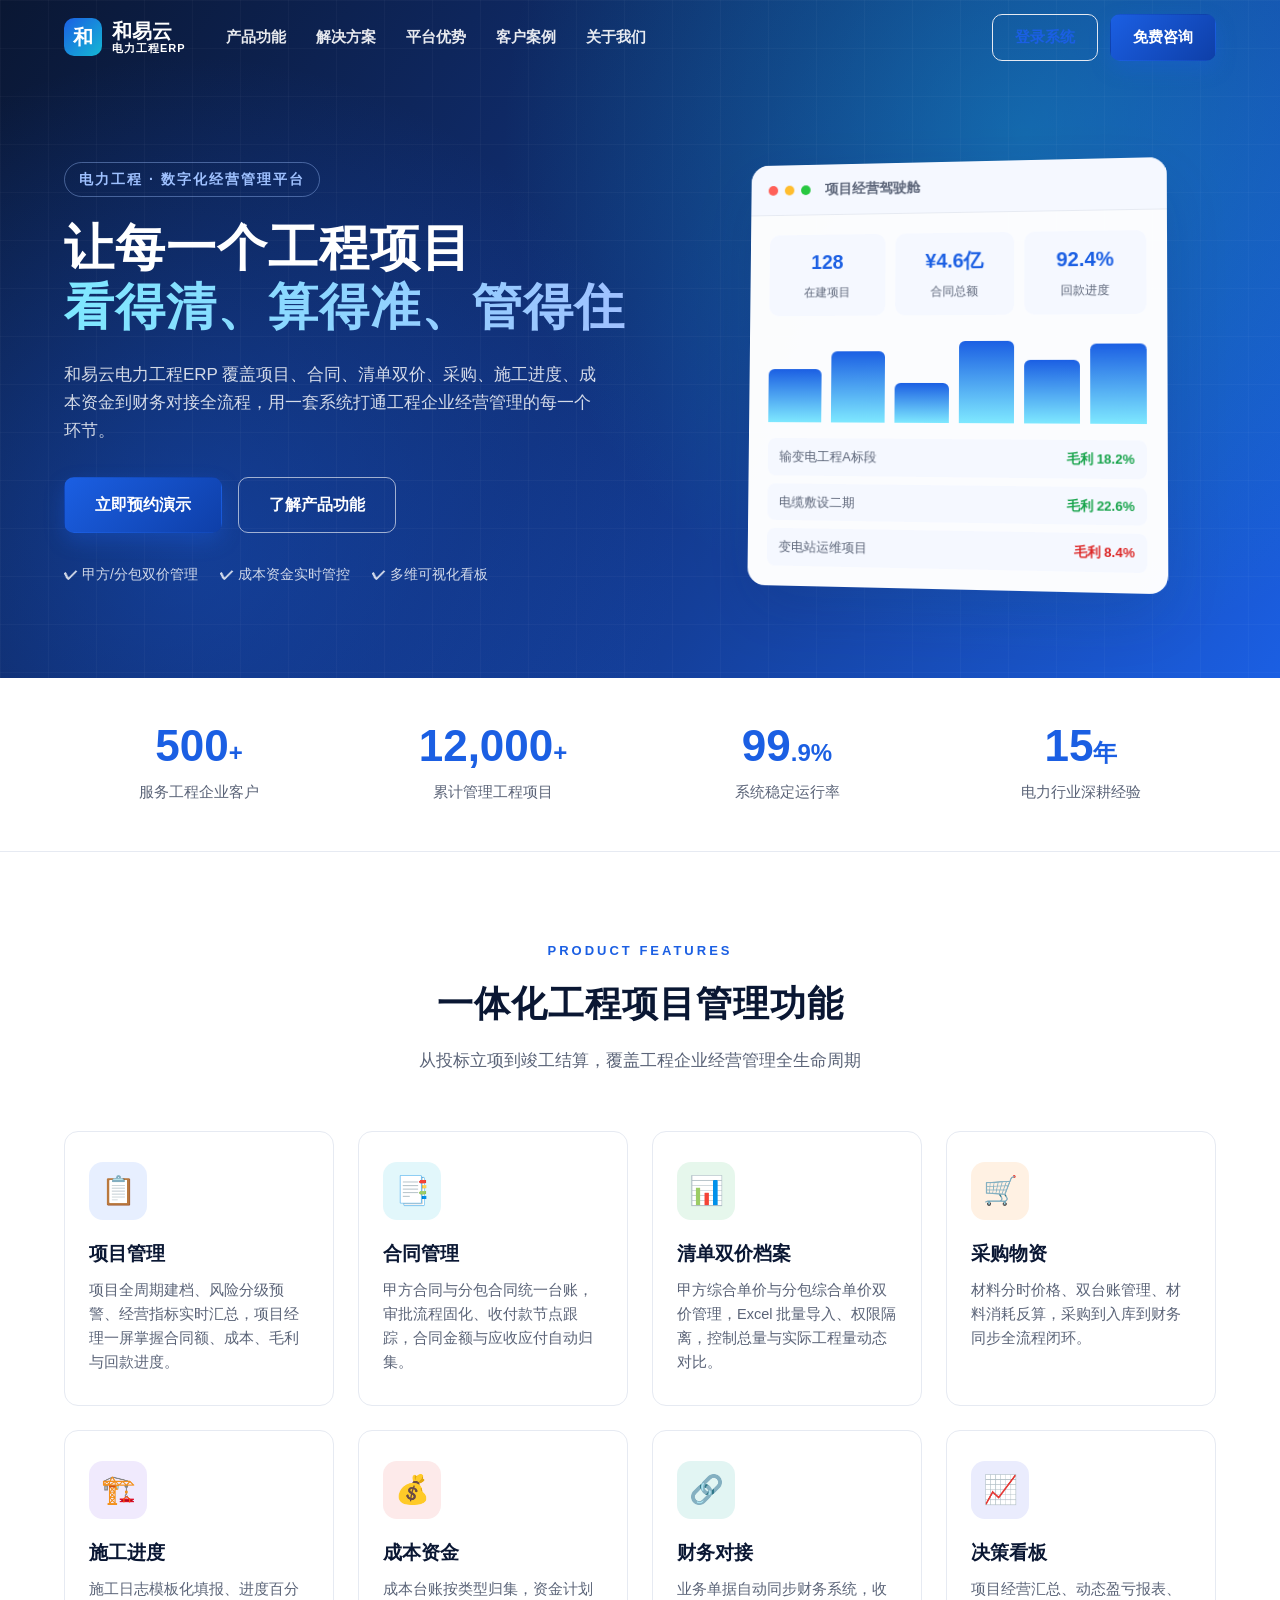
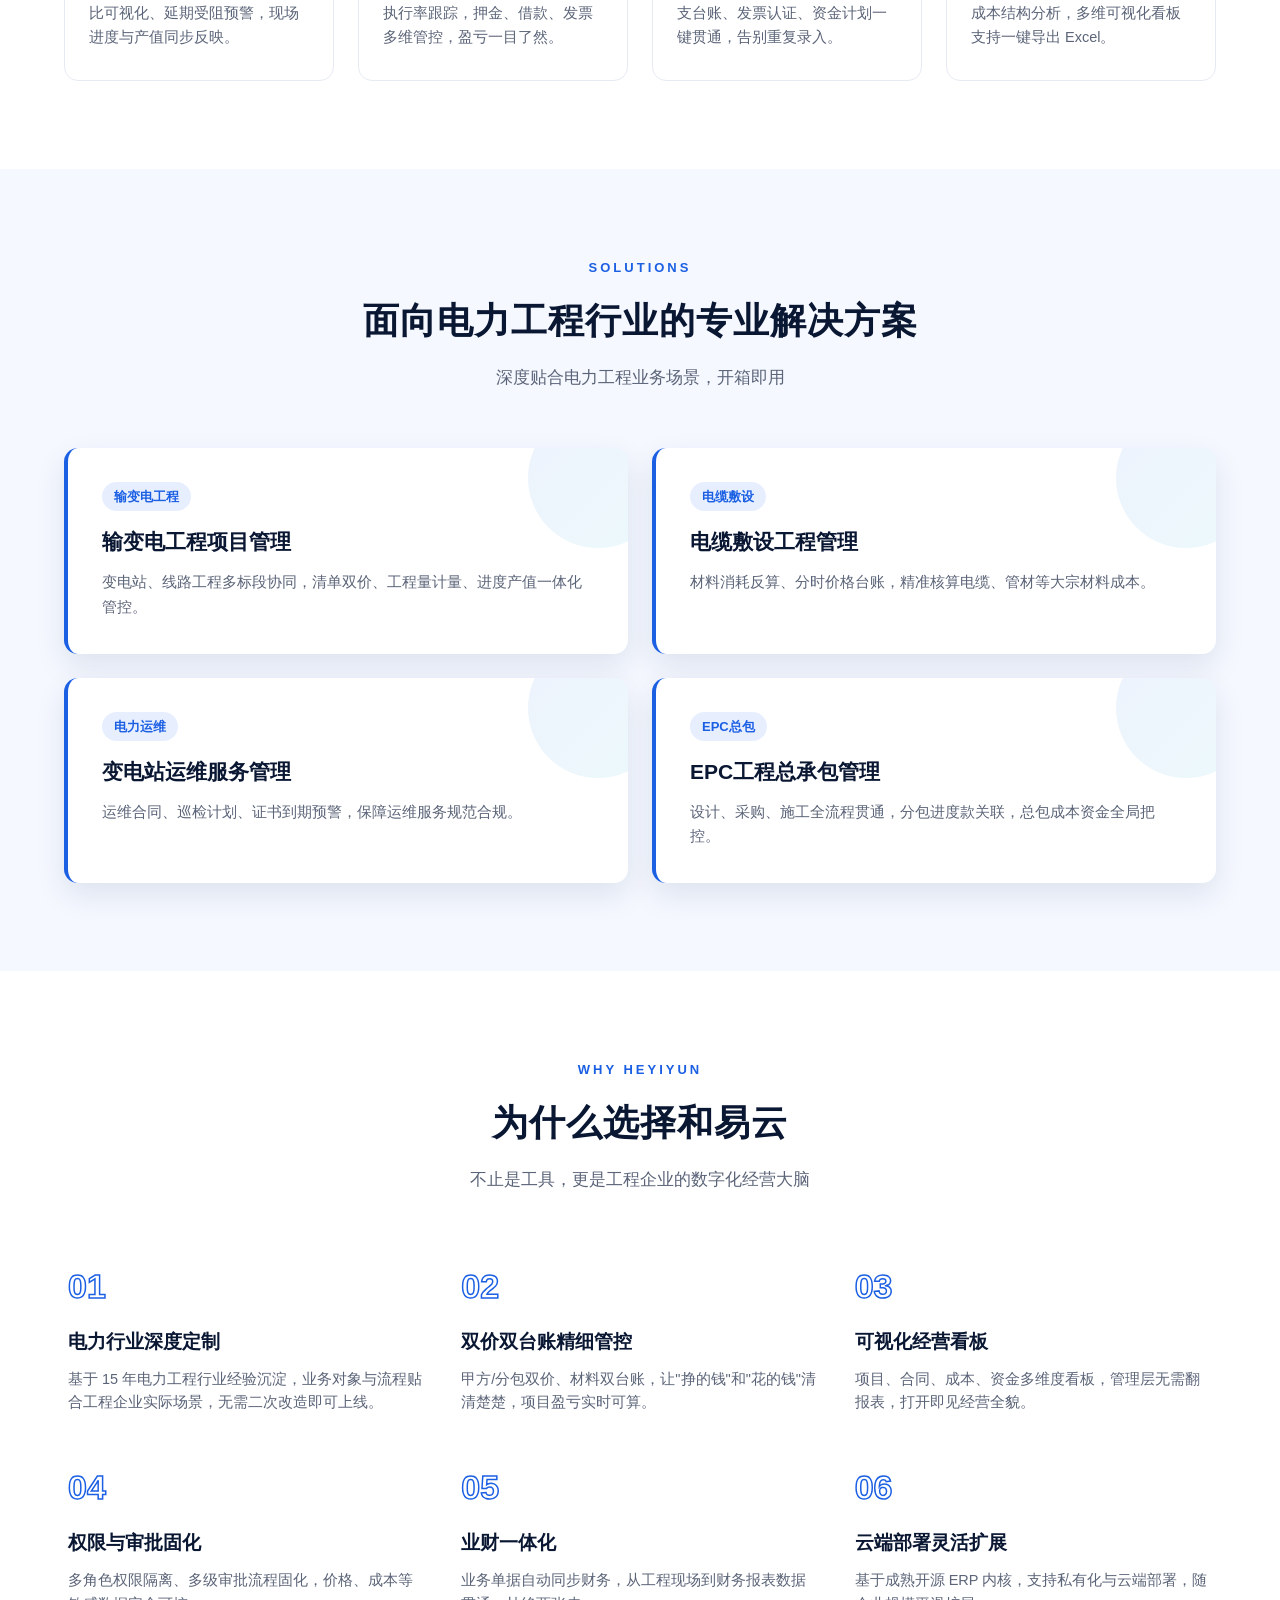
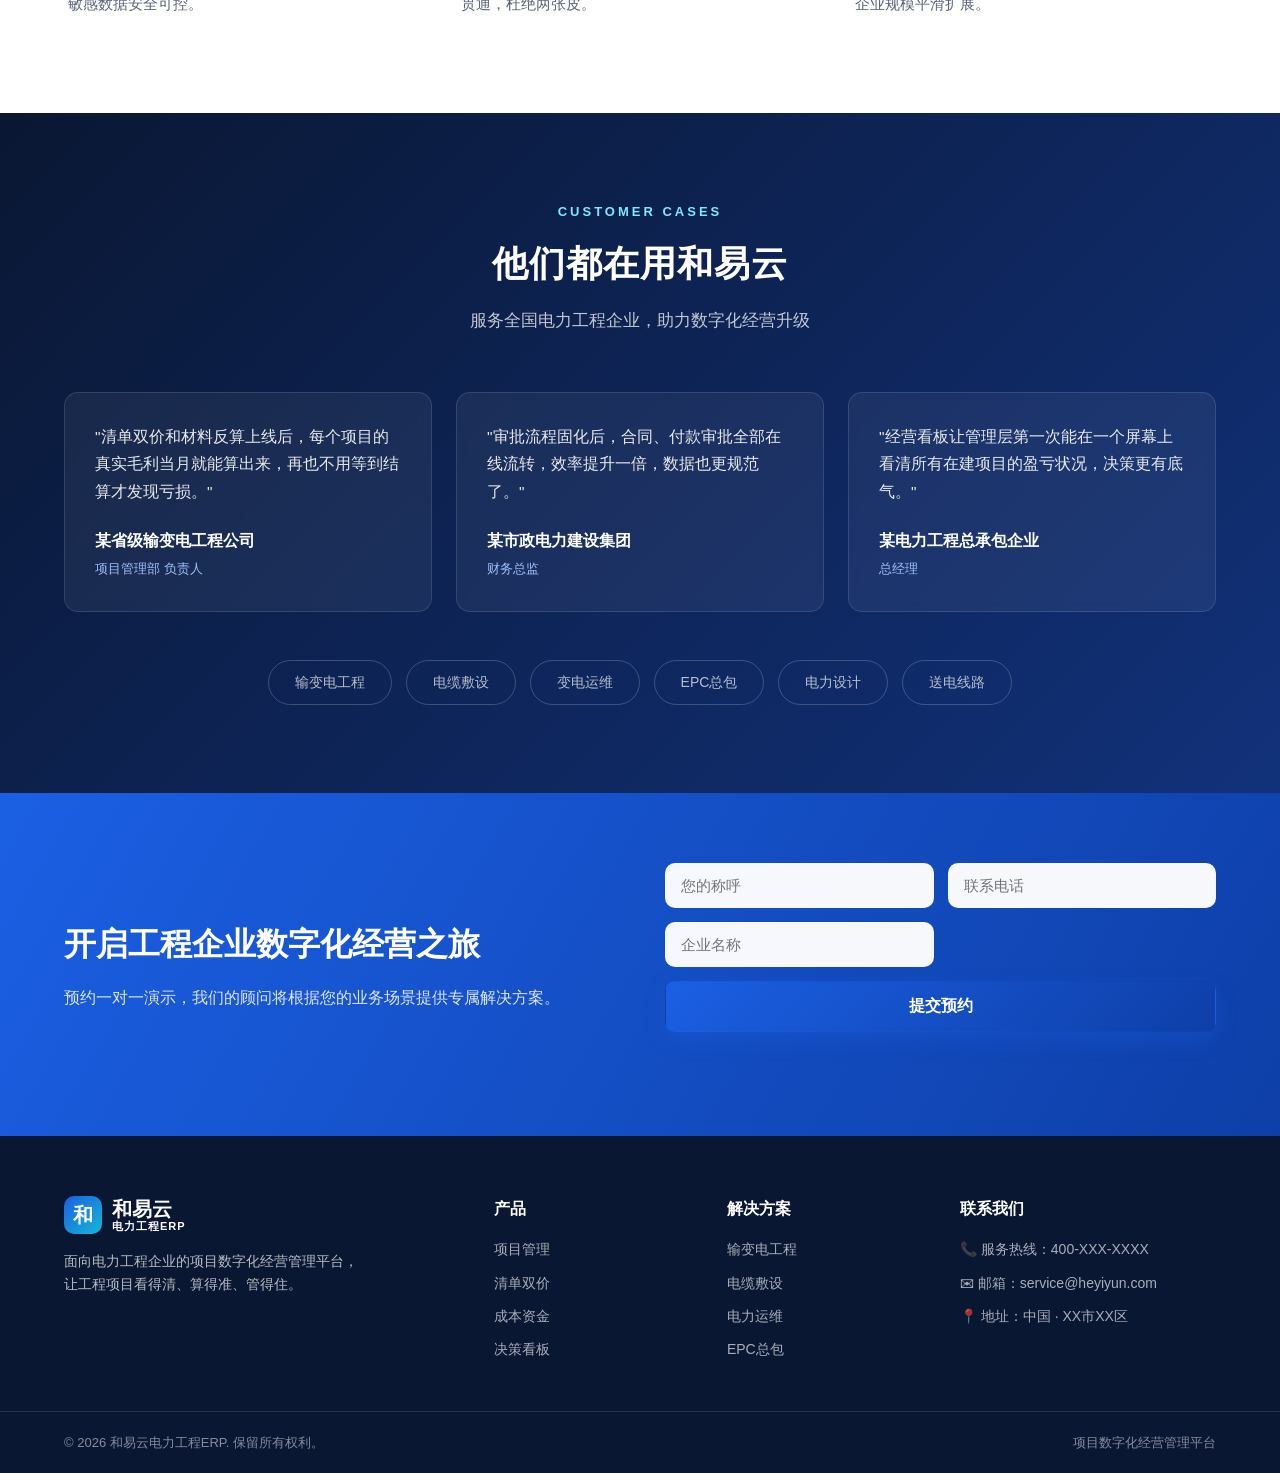
==== index.html @ 927b3683 "deploy: 和易云电力工程官网静态站" ====
<!DOCTYPE html>
<html lang="zh-CN">
<head>
    <meta charset="UTF-8">
    <meta name="viewport" content="width=device-width, initial-scale=1.0">
    <title>和易云 · 电力工程项目管理软件 | 工程项目数字化经营管理平台</title>
    <meta name="description" content="和易云电力工程ERP —— 面向电力工程、输变电、电缆敷设、运维企业的项目数字化经营管理平台，覆盖项目、合同、清单双价、采购、施工进度、成本资金与财务一体化管理。">
    <link rel="stylesheet" href="css/style.css">
</head>
<body>

    <!-- ===== 顶部导航 ===== -->
    <header class="site-header" id="siteHeader">
        <div class="container nav-wrap">
            <a href="#top" class="brand">
                <span class="brand-logo">和</span>
                <span class="brand-text">和易云 <small>电力工程ERP</small></span>
            </a>
            <nav class="main-nav" id="mainNav">
                <a href="#products">产品功能</a>
                <a href="#solutions">解决方案</a>
                <a href="#advantage">平台优势</a>
                <a href="#cases">客户案例</a>
                <a href="#about">关于我们</a>
            </nav>
            <div class="nav-actions">
                <a href="http://localhost:8069" class="btn btn-ghost" target="_blank" rel="noopener">登录系统</a>
                <a href="#contact" class="btn btn-primary">免费咨询</a>
            </div>
            <button class="nav-toggle" id="navToggle" aria-label="菜单">☰</button>
        </div>
    </header>

    <!-- ===== 首屏 Banner ===== -->
    <section class="hero" id="top">
        <div class="hero-bg"></div>
        <div class="container hero-inner">
            <div class="hero-text">
                <p class="hero-eyebrow">电力工程 · 数字化经营管理平台</p>
                <h1 class="hero-title">让每一个工程项目<br><span>看得清、算得准、管得住</span></h1>
                <p class="hero-desc">和易云电力工程ERP 覆盖项目、合同、清单双价、采购、施工进度、成本资金到财务对接全流程，用一套系统打通工程企业经营管理的每一个环节。</p>
                <div class="hero-btns">
                    <a href="#contact" class="btn btn-primary btn-lg">立即预约演示</a>
                    <a href="#products" class="btn btn-outline btn-lg">了解产品功能</a>
                </div>
                <div class="hero-tags">
                    <span>✔ 甲方/分包双价管理</span>
                    <span>✔ 成本资金实时管控</span>
                    <span>✔ 多维可视化看板</span>
                </div>
            </div>
            <div class="hero-visual">
                <div class="hero-card">
                    <div class="hc-head">
                        <span class="hc-dot"></span><span class="hc-dot"></span><span class="hc-dot"></span>
                        <span class="hc-title">项目经营驾驶舱</span>
                    </div>
                    <div class="hc-body">
                        <div class="hc-stat">
                            <div><b>128</b><i>在建项目</i></div>
                            <div><b>¥4.6亿</b><i>合同总额</i></div>
                            <div><b>92.4%</b><i>回款进度</i></div>
                        </div>
                        <div class="hc-bars">
                            <div class="hc-bar"><span style="height:60%"></span><span style="height:80%"></span><span style="height:45%"></span><span style="height:92%"></span><span style="height:70%"></span><span style="height:88%"></span></div>
                        </div>
                        <div class="hc-rows">
                            <div class="hc-row"><i>输变电工程A标段</i><b class="up">毛利 18.2%</b></div>
                            <div class="hc-row"><i>电缆敷设二期</i><b class="up">毛利 22.6%</b></div>
                            <div class="hc-row"><i>变电站运维项目</i><b class="down">毛利 8.4%</b></div>
                        </div>
                    </div>
                </div>
            </div>
        </div>
    </section>

    <!-- ===== 数据成就 ===== -->
    <section class="stats">
        <div class="container stats-grid">
            <div class="stat-item"><b data-count="500">0</b><span>+</span><p>服务工程企业客户</p></div>
            <div class="stat-item"><b data-count="12000">0</b><span>+</span><p>累计管理工程项目</p></div>
            <div class="stat-item"><b data-count="99">0</b><span>.9%</span><p>系统稳定运行率</p></div>
            <div class="stat-item"><b data-count="15">0</b><span>年</span><p>电力行业深耕经验</p></div>
        </div>
    </section>

    <!-- ===== 产品功能 ===== -->
    <section class="section" id="products">
        <div class="container">
            <div class="section-head">
                <p class="eyebrow">PRODUCT FEATURES</p>
                <h2>一体化工程项目管理功能</h2>
                <p class="lead">从投标立项到竣工结算，覆盖工程企业经营管理全生命周期</p>
            </div>
            <div class="feature-grid">
                <div class="feature-card">
                    <div class="fc-icon ic-blue">📋</div>
                    <h3>项目管理</h3>
                    <p>项目全周期建档、风险分级预警、经营指标实时汇总，项目经理一屏掌握合同额、成本、毛利与回款进度。</p>
                </div>
                <div class="feature-card">
                    <div class="fc-icon ic-cyan">📑</div>
                    <h3>合同管理</h3>
                    <p>甲方合同与分包合同统一台账，审批流程固化、收付款节点跟踪，合同金额与应收应付自动归集。</p>
                </div>
                <div class="feature-card">
                    <div class="fc-icon ic-green">📊</div>
                    <h3>清单双价档案</h3>
                    <p>甲方综合单价与分包综合单价双价管理，Excel 批量导入、权限隔离，控制总量与实际工程量动态对比。</p>
                </div>
                <div class="feature-card">
                    <div class="fc-icon ic-orange">🛒</div>
                    <h3>采购物资</h3>
                    <p>材料分时价格、双台账管理、材料消耗反算，采购到入库到财务同步全流程闭环。</p>
                </div>
                <div class="feature-card">
                    <div class="fc-icon ic-purple">🏗️</div>
                    <h3>施工进度</h3>
                    <p>施工日志模板化填报、进度百分比可视化、延期受阻预警，现场进度与产值同步反映。</p>
                </div>
                <div class="feature-card">
                    <div class="fc-icon ic-red">💰</div>
                    <h3>成本资金</h3>
                    <p>成本台账按类型归集，资金计划执行率跟踪，押金、借款、发票多维管控，盈亏一目了然。</p>
                </div>
                <div class="feature-card">
                    <div class="fc-icon ic-teal">🔗</div>
                    <h3>财务对接</h3>
                    <p>业务单据自动同步财务系统，收支台账、发票认证、资金计划一键贯通，告别重复录入。</p>
                </div>
                <div class="feature-card">
                    <div class="fc-icon ic-indigo">📈</div>
                    <h3>决策看板</h3>
                    <p>项目经营汇总、动态盈亏报表、成本结构分析，多维可视化看板支持一键导出 Excel。</p>
                </div>
            </div>
        </div>
    </section>

    <!-- ===== 解决方案 ===== -->
    <section class="section section-alt" id="solutions">
        <div class="container">
            <div class="section-head">
                <p class="eyebrow">SOLUTIONS</p>
                <h2>面向电力工程行业的专业解决方案</h2>
                <p class="lead">深度贴合电力工程业务场景，开箱即用</p>
            </div>
            <div class="solution-grid">
                <div class="solution-card">
                    <div class="sc-tag">输变电工程</div>
                    <h3>输变电工程项目管理</h3>
                    <p>变电站、线路工程多标段协同，清单双价、工程量计量、进度产值一体化管控。</p>
                </div>
                <div class="solution-card">
                    <div class="sc-tag">电缆敷设</div>
                    <h3>电缆敷设工程管理</h3>
                    <p>材料消耗反算、分时价格台账，精准核算电缆、管材等大宗材料成本。</p>
                </div>
                <div class="solution-card">
                    <div class="sc-tag">电力运维</div>
                    <h3>变电站运维服务管理</h3>
                    <p>运维合同、巡检计划、证书到期预警，保障运维服务规范合规。</p>
                </div>
                <div class="solution-card">
                    <div class="sc-tag">EPC总包</div>
                    <h3>EPC工程总承包管理</h3>
                    <p>设计、采购、施工全流程贯通，分包进度款关联，总包成本资金全局把控。</p>
                </div>
            </div>
        </div>
    </section>

    <!-- ===== 平台优势 ===== -->
    <section class="section" id="advantage">
        <div class="container">
            <div class="section-head">
                <p class="eyebrow">WHY HEYIYUN</p>
                <h2>为什么选择和易云</h2>
                <p class="lead">不止是工具，更是工程企业的数字化经营大脑</p>
            </div>
            <div class="advantage-grid">
                <div class="adv-item">
                    <div class="adv-num">01</div>
                    <h3>电力行业深度定制</h3>
                    <p>基于 15 年电力工程行业经验沉淀，业务对象与流程贴合工程企业实际场景，无需二次改造即可上线。</p>
                </div>
                <div class="adv-item">
                    <div class="adv-num">02</div>
                    <h3>双价双台账精细管控</h3>
                    <p>甲方/分包双价、材料双台账，让"挣的钱"和"花的钱"清清楚楚，项目盈亏实时可算。</p>
                </div>
                <div class="adv-item">
                    <div class="adv-num">03</div>
                    <h3>可视化经营看板</h3>
                    <p>项目、合同、成本、资金多维度看板，管理层无需翻报表，打开即见经营全貌。</p>
                </div>
                <div class="adv-item">
                    <div class="adv-num">04</div>
                    <h3>权限与审批固化</h3>
                    <p>多角色权限隔离、多级审批流程固化，价格、成本等敏感数据安全可控。</p>
                </div>
                <div class="adv-item">
                    <div class="adv-num">05</div>
                    <h3>业财一体化</h3>
                    <p>业务单据自动同步财务，从工程现场到财务报表数据贯通，杜绝两张皮。</p>
                </div>
                <div class="adv-item">
                    <div class="adv-num">06</div>
                    <h3>云端部署灵活扩展</h3>
                    <p>基于成熟开源 ERP 内核，支持私有化与云端部署，随企业规模平滑扩展。</p>
                </div>
            </div>
        </div>
    </section>

    <!-- ===== 客户案例 ===== -->
    <section class="section section-dark" id="cases">
        <div class="container">
            <div class="section-head light">
                <p class="eyebrow">CUSTOMER CASES</p>
                <h2>他们都在用和易云</h2>
                <p class="lead">服务全国电力工程企业，助力数字化经营升级</p>
            </div>
            <div class="case-grid">
                <div class="case-card">
                    <p class="case-quote">"清单双价和材料反算上线后，每个项目的真实毛利当月就能算出来，再也不用等到结算才发现亏损。"</p>
                    <div class="case-author"><b>某省级输变电工程公司</b><span>项目管理部 负责人</span></div>
                </div>
                <div class="case-card">
                    <p class="case-quote">"审批流程固化后，合同、付款审批全部在线流转，效率提升一倍，数据也更规范了。"</p>
                    <div class="case-author"><b>某市政电力建设集团</b><span>财务总监</span></div>
                </div>
                <div class="case-card">
                    <p class="case-quote">"经营看板让管理层第一次能在一个屏幕上看清所有在建项目的盈亏状况，决策更有底气。"</p>
                    <div class="case-author"><b>某电力工程总承包企业</b><span>总经理</span></div>
                </div>
            </div>
            <div class="logo-wall">
                <span>输变电工程</span><span>电缆敷设</span><span>变电运维</span><span>EPC总包</span><span>电力设计</span><span>送电线路</span>
            </div>
        </div>
    </section>

    <!-- ===== 行动召唤 / 联系 ===== -->
    <section class="cta" id="contact">
        <div class="container cta-inner">
            <div class="cta-text">
                <h2>开启工程企业数字化经营之旅</h2>
                <p>预约一对一演示，我们的顾问将根据您的业务场景提供专属解决方案。</p>
            </div>
            <form class="cta-form" onsubmit="return handleContact(event)">
                <input type="text" name="name" placeholder="您的称呼" required>
                <input type="tel" name="phone" placeholder="联系电话" required>
                <input type="text" name="company" placeholder="企业名称">
                <button type="submit" class="btn btn-primary btn-lg">提交预约</button>
                <p class="form-tip" id="formTip"></p>
            </form>
        </div>
    </section>

    <!-- ===== 页脚 ===== -->
    <footer class="site-footer" id="about">
        <div class="container footer-grid">
            <div class="footer-brand">
                <a href="#top" class="brand">
                    <span class="brand-logo">和</span>
                    <span class="brand-text">和易云 <small>电力工程ERP</small></span>
                </a>
                <p>面向电力工程企业的项目数字化经营管理平台，让工程项目看得清、算得准、管得住。</p>
            </div>
            <div class="footer-col">
                <h4>产品</h4>
                <a href="#products">项目管理</a>
                <a href="#products">清单双价</a>
                <a href="#products">成本资金</a>
                <a href="#products">决策看板</a>
            </div>
            <div class="footer-col">
                <h4>解决方案</h4>
                <a href="#solutions">输变电工程</a>
                <a href="#solutions">电缆敷设</a>
                <a href="#solutions">电力运维</a>
                <a href="#solutions">EPC总包</a>
            </div>
            <div class="footer-col">
                <h4>联系我们</h4>
                <p>📞 服务热线：400-XXX-XXXX</p>
                <p>✉ 邮箱：service@heyiyun.com</p>
                <p>📍 地址：中国 · XX市XX区</p>
            </div>
        </div>
        <div class="footer-bottom">
            <div class="container">
                <span>© 2026 和易云电力工程ERP. 保留所有权利。</span>
                <span>项目数字化经营管理平台</span>
            </div>
        </div>
    </footer>

    <script src="js/main.js"></script>
</body>
</html>
---- css/style.css ----
/* ===== 和易云电力工程ERP 官网样式 ===== */
:root{
    --blue:#1b5fe3;
    --blue-dark:#0e3fa8;
    --navy:#0a1733;
    --navy-2:#0f1f44;
    --cyan:#14b8d4;
    --ink:#1a2238;
    --gray:#5b6478;
    --line:#e6eaf2;
    --bg-soft:#f5f8ff;
    --radius:14px;
    --shadow:0 12px 30px rgba(16,40,90,.10);
    --shadow-lg:0 24px 60px rgba(16,40,90,.16);
}
*{margin:0;padding:0;box-sizing:border-box}
html{scroll-behavior:smooth}
body{
    font-family:-apple-system,BlinkMacSystemFont,"Segoe UI","PingFang SC","Microsoft YaHei","Hiragino Sans GB",sans-serif;
    color:var(--ink);line-height:1.65;background:#fff;-webkit-font-smoothing:antialiased;
}
a{text-decoration:none;color:inherit}
img{max-width:100%;display:block}
.container{width:100%;max-width:1200px;margin:0 auto;padding:0 24px}

/* ===== 按钮 ===== */
.btn{display:inline-flex;align-items:center;justify-content:center;gap:6px;
    padding:10px 22px;border-radius:10px;font-size:15px;font-weight:600;
    cursor:pointer;border:1.5px solid transparent;transition:.25s;white-space:nowrap}
.btn-lg{padding:14px 30px;font-size:16px}
.btn-primary{background:linear-gradient(135deg,var(--blue),var(--blue-dark));color:#fff;box-shadow:0 8px 20px rgba(27,95,227,.32)}
.btn-primary:hover{transform:translateY(-2px);box-shadow:0 12px 28px rgba(27,95,227,.45)}
.btn-outline{border-color:rgba(255,255,255,.6);color:#fff}
.btn-outline:hover{background:rgba(255,255,255,.12)}
.btn-ghost{color:var(--blue);border-color:var(--line)}
.btn-ghost:hover{background:var(--bg-soft)}

/* ===== 顶部导航 ===== */
.site-header{position:fixed;top:0;left:0;right:0;z-index:100;
    background:rgba(255,255,255,.0);transition:.3s;padding:14px 0}
.site-header.scrolled{background:rgba(255,255,255,.96);box-shadow:0 4px 20px rgba(10,23,51,.08);backdrop-filter:blur(8px)}
.nav-wrap{display:flex;align-items:center;gap:32px}
.brand{display:flex;align-items:center;gap:10px;font-weight:800}
.brand-logo{width:38px;height:38px;border-radius:10px;display:grid;place-items:center;
    background:linear-gradient(135deg,var(--blue),var(--cyan));color:#fff;font-size:20px;font-weight:800}
.brand-text{font-size:20px;line-height:1.1;color:var(--navy)}
.brand-text small{display:block;font-size:11px;font-weight:600;color:var(--gray);letter-spacing:1px}
.site-header:not(.scrolled) .brand-text,.site-header:not(.scrolled) .brand-text small{color:#fff}
.main-nav{display:flex;gap:30px;margin-left:8px}
.main-nav a{font-size:15px;font-weight:600;color:rgba(255,255,255,.9);position:relative;padding:4px 0}
.main-nav a::after{content:"";position:absolute;left:0;bottom:-2px;width:0;height:2px;background:var(--blue);transition:.25s}
.main-nav a:hover::after{width:100%}
.site-header.scrolled .main-nav a{color:var(--ink)}
.site-header.scrolled .main-nav a:hover{color:var(--blue)}
.nav-actions{margin-left:auto;display:flex;gap:12px}
.site-header.scrolled .btn-ghost{color:var(--blue)}
.nav-toggle{display:none;background:none;border:none;font-size:26px;color:#fff;cursor:pointer}
.site-header.scrolled .nav-toggle{color:var(--navy)}

/* ===== 首屏 Hero ===== */
.hero{position:relative;padding:160px 0 90px;overflow:hidden;color:#fff}
.hero-bg{position:absolute;inset:0;z-index:-1;
    background:linear-gradient(125deg,#0a1733 0%,#11317a 48%,#1b5fe3 100%)}
.hero-bg::before{content:"";position:absolute;inset:0;
    background:
      radial-gradient(circle at 80% 20%,rgba(20,184,212,.35),transparent 45%),
      radial-gradient(circle at 15% 80%,rgba(27,95,227,.4),transparent 40%);}
.hero-bg::after{content:"";position:absolute;inset:0;opacity:.5;
    background-image:linear-gradient(rgba(255,255,255,.06) 1px,transparent 1px),linear-gradient(90deg,rgba(255,255,255,.06) 1px,transparent 1px);
    background-size:48px 48px}
.hero-inner{display:grid;grid-template-columns:1.05fr .95fr;gap:50px;align-items:center}
.hero-eyebrow{display:inline-block;font-size:14px;font-weight:600;letter-spacing:2px;
    color:#9fc1ff;border:1px solid rgba(159,193,255,.4);padding:5px 14px;border-radius:30px;margin-bottom:22px}
.hero-title{font-size:50px;line-height:1.18;font-weight:800;letter-spacing:1px}
.hero-title span{background:linear-gradient(90deg,#7ee8ff,#9fc1ff);-webkit-background-clip:text;background-clip:text;color:transparent}
.hero-desc{margin:24px 0 32px;font-size:17px;color:rgba(255,255,255,.82);max-width:540px}
.hero-btns{display:flex;gap:16px;flex-wrap:wrap}
.hero-tags{display:flex;gap:22px;margin-top:30px;flex-wrap:wrap;font-size:14px;color:rgba(255,255,255,.8)}

/* Hero 卡片 */
.hero-visual{display:flex;justify-content:center}
.hero-card{width:100%;max-width:420px;background:rgba(255,255,255,.98);border-radius:18px;
    box-shadow:var(--shadow-lg);color:var(--ink);overflow:hidden;transform:perspective(1000px) rotateY(-6deg) rotateX(2deg)}
.hc-head{display:flex;align-items:center;gap:7px;padding:14px 18px;background:var(--bg-soft);border-bottom:1px solid var(--line)}
.hc-dot{width:10px;height:10px;border-radius:50%;background:#d7deea}
.hc-dot:nth-child(1){background:#ff6058}.hc-dot:nth-child(2){background:#ffbd2e}.hc-dot:nth-child(3){background:#28c840}
.hc-title{margin-left:8px;font-weight:700;font-size:14px;color:var(--gray)}
.hc-body{padding:20px}
.hc-stat{display:flex;justify-content:space-between;gap:10px;margin-bottom:18px}
.hc-stat>div{flex:1;background:var(--bg-soft);border-radius:10px;padding:12px;text-align:center}
.hc-stat b{display:block;font-size:20px;color:var(--blue);font-weight:800}
.hc-stat i{font-style:normal;font-size:12px;color:var(--gray)}
.hc-bars{height:90px;display:flex;align-items:flex-end;margin-bottom:16px}
.hc-bar{display:flex;align-items:flex-end;gap:10px;width:100%;height:100%}
.hc-bar span{flex:1;border-radius:6px 6px 0 0;background:linear-gradient(180deg,#1b5fe3,#7ee8ff)}
.hc-rows{display:flex;flex-direction:column;gap:8px}
.hc-row{display:flex;justify-content:space-between;align-items:center;font-size:13px;
    padding:8px 12px;background:var(--bg-soft);border-radius:8px}
.hc-row i{font-style:normal;color:var(--gray)}
.hc-row b{font-weight:700}
.hc-row .up{color:#16a34a}.hc-row .down{color:#dc2626}

/* ===== 数据成就 ===== */
.stats{background:#fff;padding:46px 0;border-bottom:1px solid var(--line)}
.stats-grid{display:grid;grid-template-columns:repeat(4,1fr);gap:24px;text-align:center}
.stat-item b{font-size:44px;font-weight:800;color:var(--blue);line-height:1}
.stat-item span{font-size:24px;font-weight:800;color:var(--blue)}
.stat-item p{margin-top:8px;color:var(--gray);font-size:15px}

/* ===== 通用区块 ===== */
.section{padding:88px 0}
.section-alt{background:var(--bg-soft)}
.section-head{text-align:center;max-width:680px;margin:0 auto 56px}
.eyebrow{font-size:13px;font-weight:700;letter-spacing:3px;color:var(--blue);margin-bottom:12px}
.section-head h2{font-size:36px;font-weight:800;color:var(--navy);letter-spacing:1px}
.section-head .lead{margin-top:14px;font-size:17px;color:var(--gray)}
.section-head.light h2{color:#fff}
.section-head.light .lead{color:rgba(255,255,255,.75)}
.section-head.light .eyebrow{color:#7ee8ff}

/* ===== 功能卡片 ===== */
.feature-grid{display:grid;grid-template-columns:repeat(4,1fr);gap:24px}
.feature-card{background:#fff;border:1px solid var(--line);border-radius:var(--radius);padding:30px 24px;transition:.3s}
.feature-card:hover{transform:translateY(-6px);box-shadow:var(--shadow);border-color:transparent}
.fc-icon{width:58px;height:58px;border-radius:14px;display:grid;place-items:center;font-size:28px;margin-bottom:18px}
.ic-blue{background:#e7efff}.ic-cyan{background:#e2f7fb}.ic-green{background:#e6f7ec}.ic-orange{background:#fff1e3}
.ic-purple{background:#f0eafd}.ic-red{background:#fdeaea}.ic-teal{background:#e2f5f3}.ic-indigo{background:#eaecfd}
.feature-card h3{font-size:19px;font-weight:700;color:var(--navy);margin-bottom:10px}
.feature-card p{font-size:14.5px;color:var(--gray)}

/* ===== 解决方案 ===== */
.solution-grid{display:grid;grid-template-columns:repeat(2,1fr);gap:24px}
.solution-card{background:#fff;border-radius:var(--radius);padding:34px;box-shadow:var(--shadow);
    position:relative;overflow:hidden;border-left:4px solid var(--blue)}
.solution-card::after{content:"";position:absolute;right:-40px;top:-40px;width:140px;height:140px;border-radius:50%;
    background:linear-gradient(135deg,rgba(27,95,227,.08),rgba(20,184,212,.08))}
.sc-tag{display:inline-block;font-size:13px;font-weight:600;color:var(--blue);background:#e7efff;padding:4px 12px;border-radius:20px;margin-bottom:14px}
.solution-card h3{font-size:21px;font-weight:700;color:var(--navy);margin-bottom:10px}
.solution-card p{color:var(--gray);font-size:15px}

/* ===== 平台优势 ===== */
.advantage-grid{display:grid;grid-template-columns:repeat(3,1fr);gap:28px}
.adv-item{padding:8px 4px}
.adv-num{font-size:34px;font-weight:800;color:transparent;-webkit-text-stroke:1.5px var(--blue);margin-bottom:12px}
.adv-item h3{font-size:19px;font-weight:700;color:var(--navy);margin-bottom:10px}
.adv-item p{color:var(--gray);font-size:14.5px}

/* ===== 客户案例（深色） ===== */
.section-dark{background:linear-gradient(135deg,#0a1733,#11317a)}
.case-grid{display:grid;grid-template-columns:repeat(3,1fr);gap:24px;margin-bottom:48px}
.case-card{background:rgba(255,255,255,.06);border:1px solid rgba(255,255,255,.12);border-radius:var(--radius);padding:30px;backdrop-filter:blur(4px)}
.case-quote{color:rgba(255,255,255,.9);font-size:15.5px;line-height:1.8;margin-bottom:22px}
.case-author b{display:block;color:#fff;font-size:16px}
.case-author span{color:#9fc1ff;font-size:13px}
.logo-wall{display:flex;flex-wrap:wrap;justify-content:center;gap:14px}
.logo-wall span{padding:10px 26px;border:1px solid rgba(255,255,255,.2);border-radius:30px;color:rgba(255,255,255,.7);font-size:14px}

/* ===== CTA 联系 ===== */
.cta{padding:70px 0;background:linear-gradient(120deg,var(--blue),var(--blue-dark))}
.cta-inner{display:grid;grid-template-columns:1fr 1fr;gap:50px;align-items:center}
.cta-text h2{font-size:32px;font-weight:800;color:#fff;margin-bottom:14px}
.cta-text p{color:rgba(255,255,255,.85);font-size:16px}
.cta-form{display:grid;grid-template-columns:1fr 1fr;gap:14px}
.cta-form input{padding:14px 16px;border:none;border-radius:10px;font-size:15px;background:rgba(255,255,255,.96)}
.cta-form input:focus{outline:2px solid var(--cyan)}
.cta-form .btn{grid-column:1/3}
.form-tip{grid-column:1/3;color:#d6f5ff;font-size:14px;min-height:20px;text-align:center}

/* ===== 页脚 ===== */
.site-footer{background:var(--navy);color:rgba(255,255,255,.7)}
.footer-grid{display:grid;grid-template-columns:2fr 1fr 1fr 1.3fr;gap:36px;padding:60px 24px 40px}
.footer-brand .brand{margin-bottom:16px}
.footer-brand .brand-text,.footer-brand .brand-text small{color:#fff}
.footer-brand p{font-size:14px;max-width:300px}
.footer-col h4{color:#fff;font-size:16px;margin-bottom:16px}
.footer-col a,.footer-col p{display:block;font-size:14px;color:rgba(255,255,255,.65);margin-bottom:10px}
.footer-col a:hover{color:#7ee8ff}
.footer-bottom{border-top:1px solid rgba(255,255,255,.1);padding:20px 0}
.footer-bottom .container{display:flex;justify-content:space-between;font-size:13px;color:rgba(255,255,255,.5)}

/* ===== 滚动出现动画 ===== */
.reveal{opacity:0;transform:translateY(30px);transition:.7s ease}
.reveal.show{opacity:1;transform:none}

/* ===== 响应式 ===== */
@media(max-width:992px){
    .hero-inner{grid-template-columns:1fr;gap:40px}
    .hero-title{font-size:40px}
    .feature-grid{grid-template-columns:repeat(2,1fr)}
    .advantage-grid{grid-template-columns:repeat(2,1fr)}
    .footer-grid{grid-template-columns:1fr 1fr}
}
@media(max-width:768px){
    .main-nav,.nav-actions{display:none}
    .main-nav.open{display:flex;position:absolute;top:64px;left:0;right:0;flex-direction:column;
        background:#fff;padding:20px 24px;box-shadow:var(--shadow);gap:16px}
    .main-nav.open a{color:var(--ink)}
    .nav-toggle{display:block}
    .hero-title{font-size:32px}
    .stats-grid{grid-template-columns:repeat(2,1fr);gap:30px}
    .feature-grid,.solution-grid,.advantage-grid,.case-grid,.cta-inner,.cta-form{grid-template-columns:1fr}
    .cta-form .btn,.cta-form .form-tip{grid-column:1}
    .section{padding:60px 0}
    .section-head h2{font-size:28px}
    .footer-bottom .container{flex-direction:column;gap:8px;text-align:center}
}
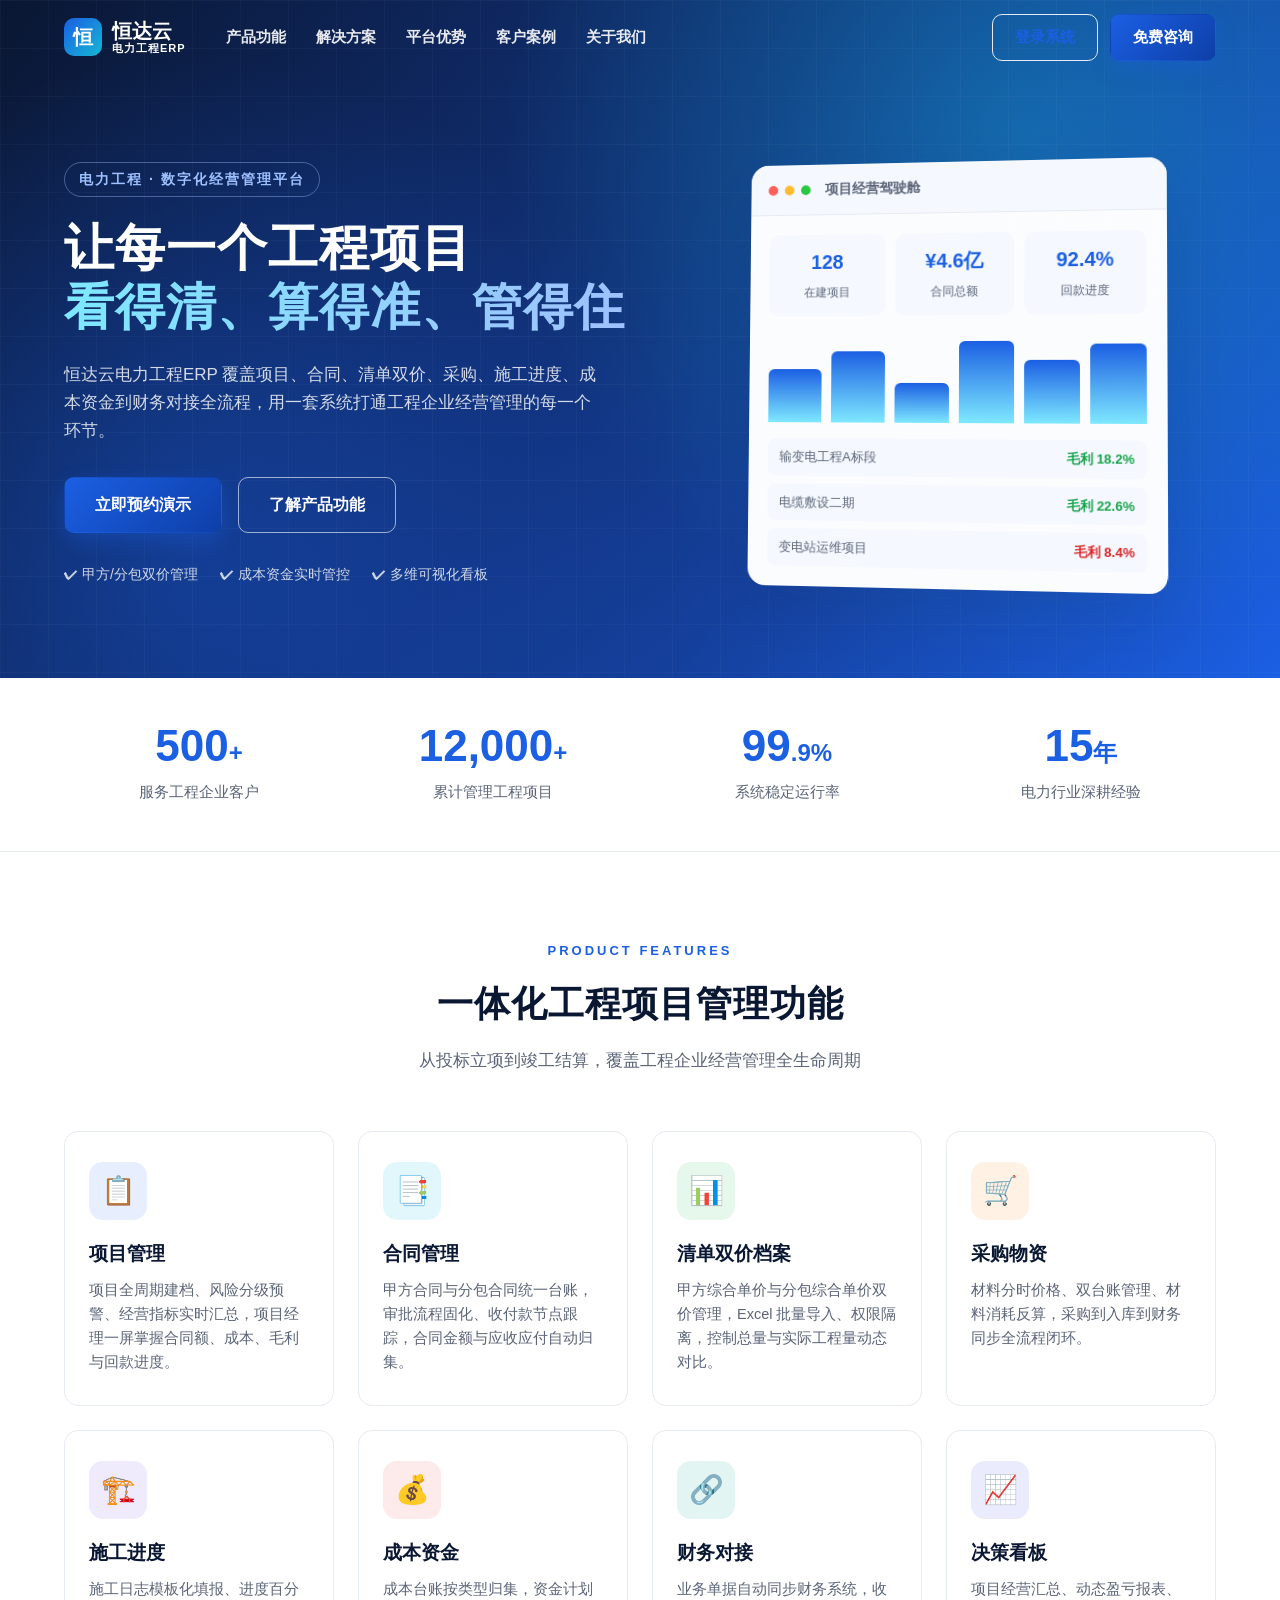
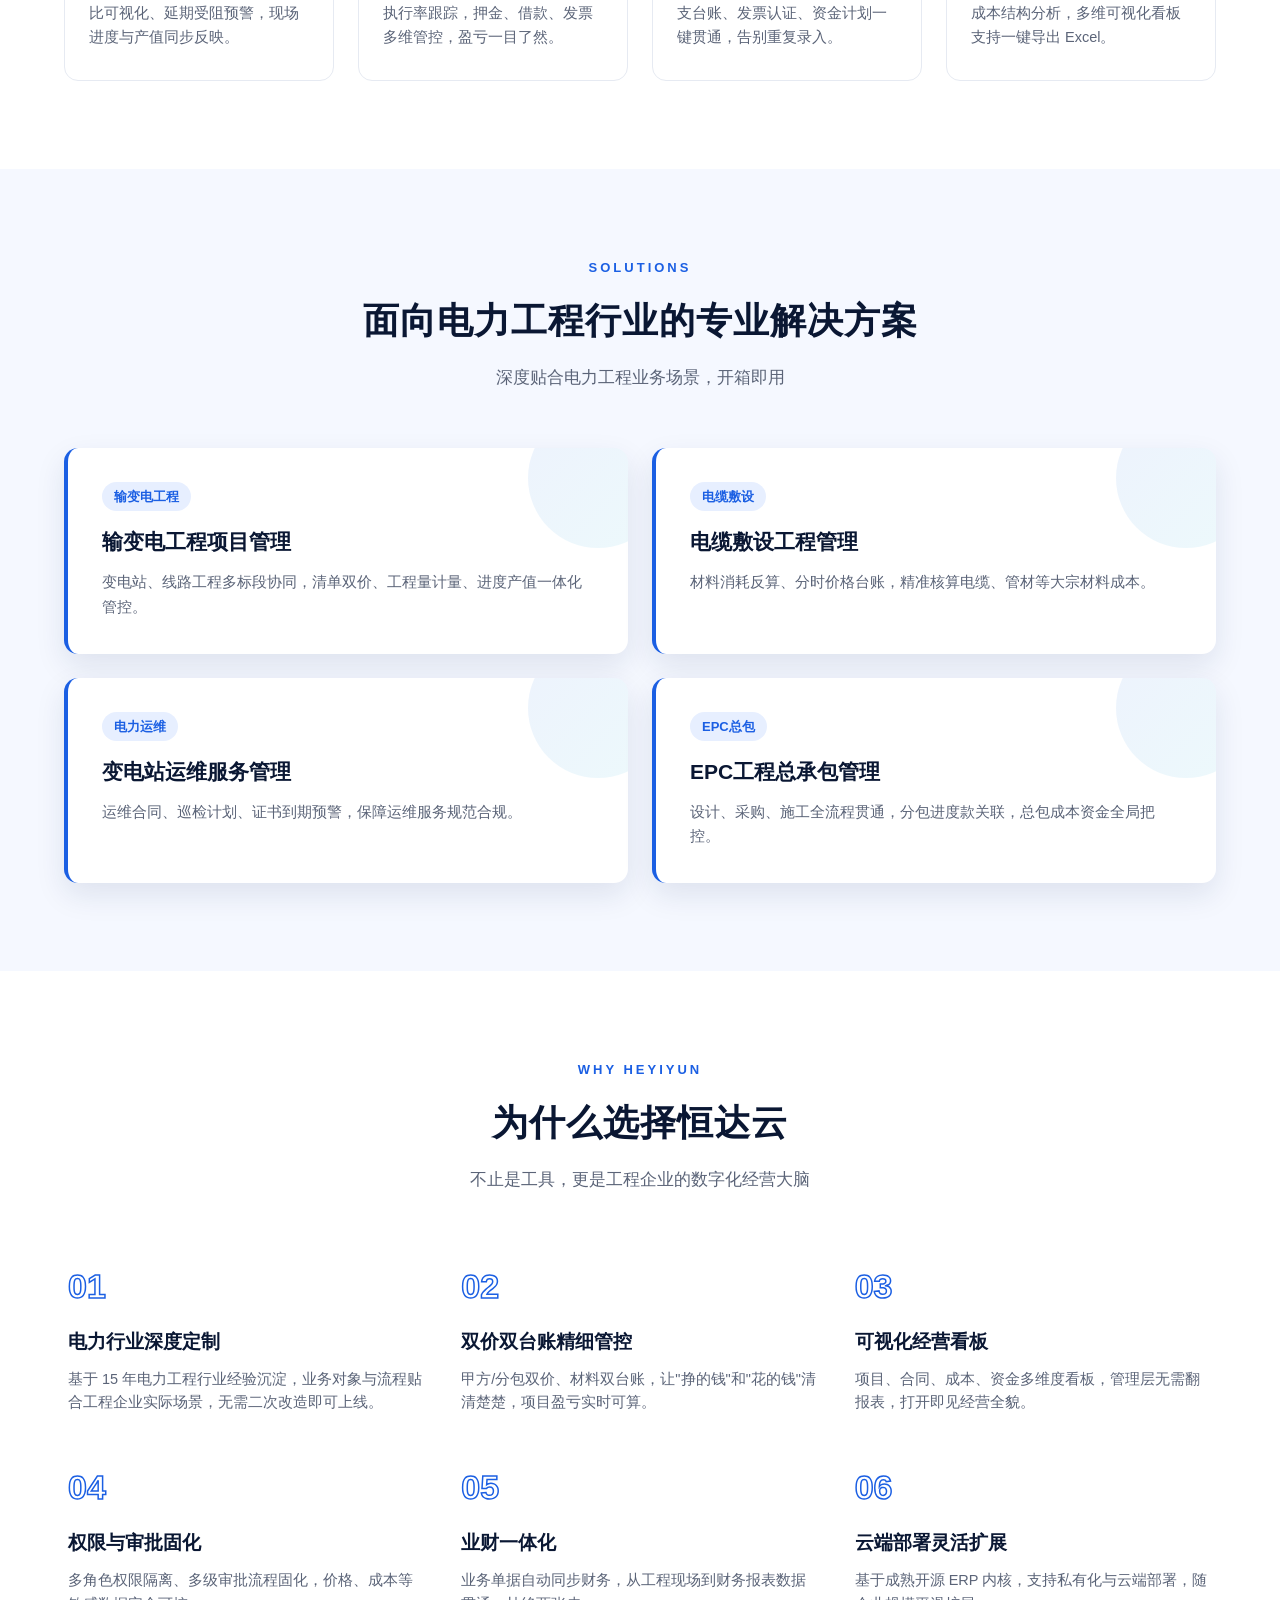
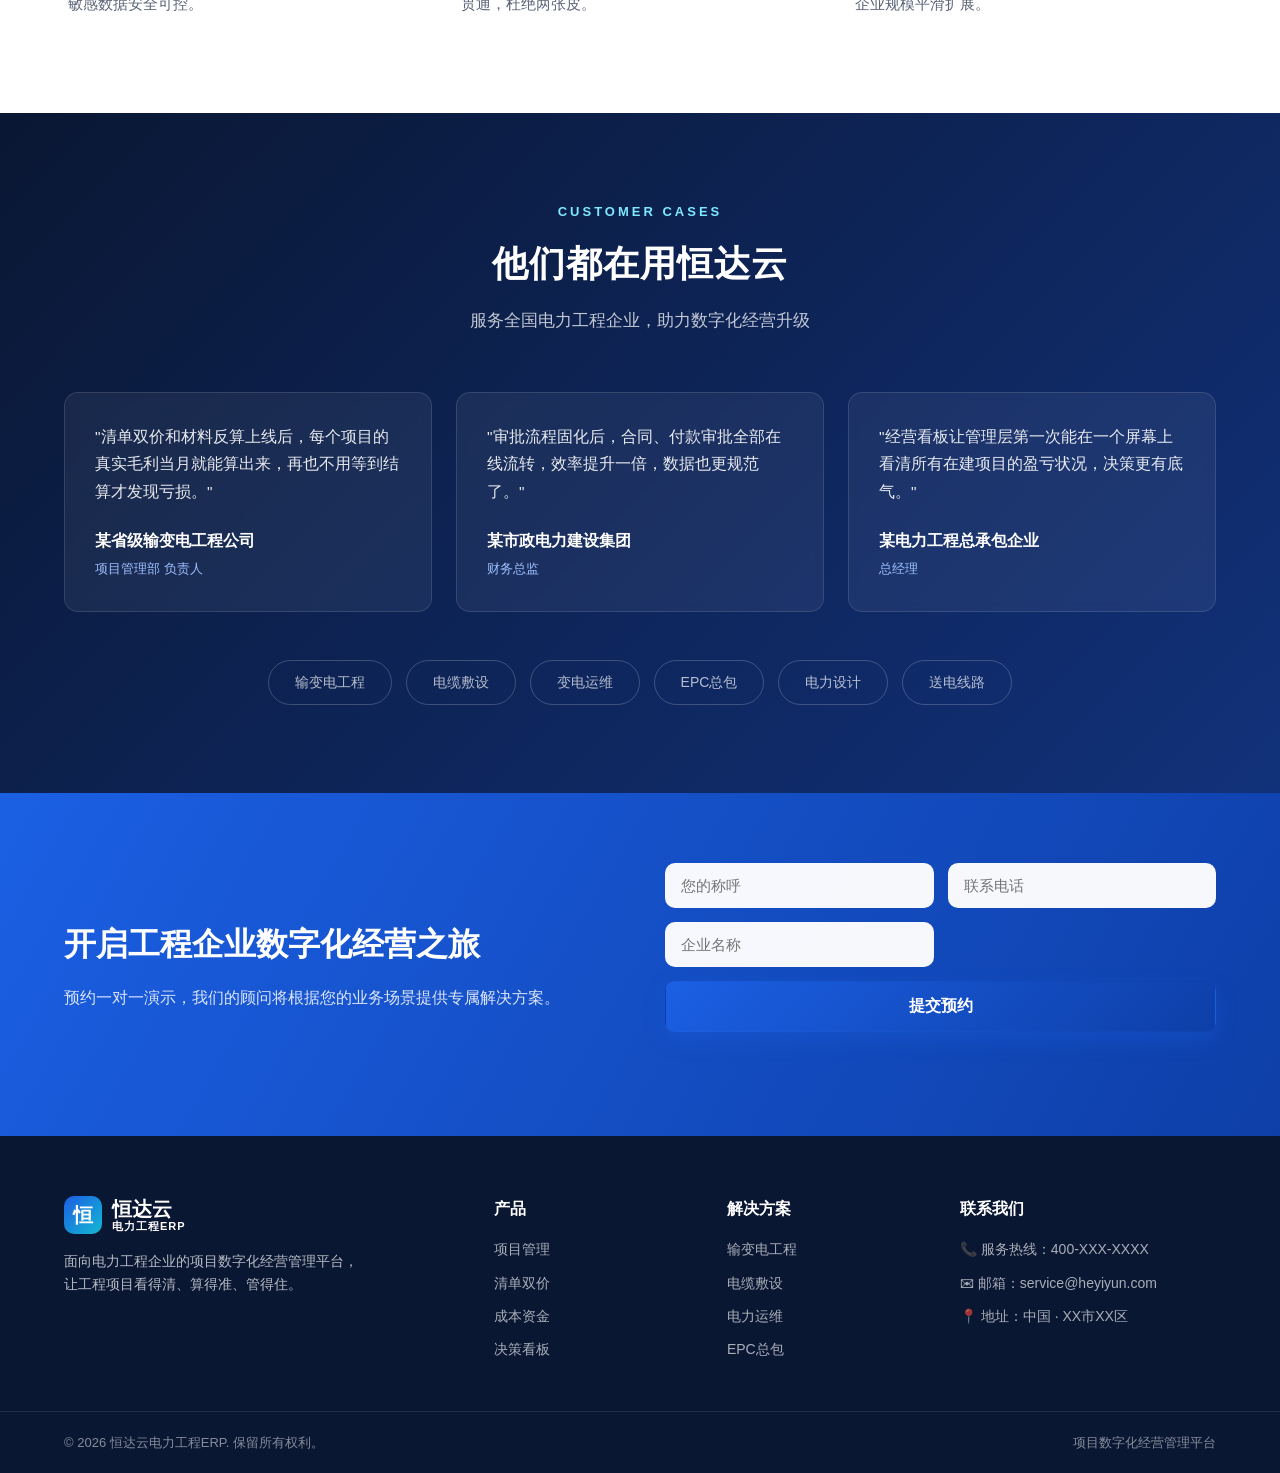
==== commit f86172e0: "chore: 品牌更名 和易云 → 恒达云（含 logo 字 和→恒，全站标题/页脚/文案） Co-Authored-By: Claude Opus 4.8 <noreply@anthropic.co" ====
--- a/index.html
+++ b/index.html
@@ -3,8 +3,8 @@
 <head>
     <meta charset="UTF-8">
     <meta name="viewport" content="width=device-width, initial-scale=1.0">
-    <title>和易云 · 电力工程项目管理软件 | 工程项目数字化经营管理平台</title>
-    <meta name="description" content="和易云电力工程ERP —— 面向电力工程、输变电、电缆敷设、运维企业的项目数字化经营管理平台，覆盖项目、合同、清单双价、采购、施工进度、成本资金与财务一体化管理。">
+    <title>恒达云 · 电力工程项目管理软件 | 工程项目数字化经营管理平台</title>
+    <meta name="description" content="恒达云电力工程ERP —— 面向电力工程、输变电、电缆敷设、运维企业的项目数字化经营管理平台，覆盖项目、合同、清单双价、采购、施工进度、成本资金与财务一体化管理。">
     <link rel="stylesheet" href="css/style.css">
 </head>
 <body>
@@ -13,8 +13,8 @@
     <header class="site-header" id="siteHeader">
         <div class="container nav-wrap">
             <a href="#top" class="brand">
-                <span class="brand-logo">和</span>
-                <span class="brand-text">和易云 <small>电力工程ERP</small></span>
+                <span class="brand-logo">恒</span>
+                <span class="brand-text">恒达云 <small>电力工程ERP</small></span>
             </a>
             <nav class="main-nav" id="mainNav">
                 <a href="#products">产品功能</a>
@@ -24,7 +24,7 @@
                 <a href="#about">关于我们</a>
             </nav>
             <div class="nav-actions">
-                <a href="http://localhost:8069" class="btn btn-ghost" target="_blank" rel="noopener">登录系统</a>
+                <a href="erp/login.html" class="btn btn-ghost">登录系统</a>
                 <a href="#contact" class="btn btn-primary">免费咨询</a>
             </div>
             <button class="nav-toggle" id="navToggle" aria-label="菜单">☰</button>
@@ -38,7 +38,7 @@
             <div class="hero-text">
                 <p class="hero-eyebrow">电力工程 · 数字化经营管理平台</p>
                 <h1 class="hero-title">让每一个工程项目<br><span>看得清、算得准、管得住</span></h1>
-                <p class="hero-desc">和易云电力工程ERP 覆盖项目、合同、清单双价、采购、施工进度、成本资金到财务对接全流程，用一套系统打通工程企业经营管理的每一个环节。</p>
+                <p class="hero-desc">恒达云电力工程ERP 覆盖项目、合同、清单双价、采购、施工进度、成本资金到财务对接全流程，用一套系统打通工程企业经营管理的每一个环节。</p>
                 <div class="hero-btns">
                     <a href="#contact" class="btn btn-primary btn-lg">立即预约演示</a>
                     <a href="#products" class="btn btn-outline btn-lg">了解产品功能</a>
@@ -176,7 +176,7 @@
         <div class="container">
             <div class="section-head">
                 <p class="eyebrow">WHY HEYIYUN</p>
-                <h2>为什么选择和易云</h2>
+                <h2>为什么选择恒达云</h2>
                 <p class="lead">不止是工具，更是工程企业的数字化经营大脑</p>
             </div>
             <div class="advantage-grid">
@@ -219,7 +219,7 @@
         <div class="container">
             <div class="section-head light">
                 <p class="eyebrow">CUSTOMER CASES</p>
-                <h2>他们都在用和易云</h2>
+                <h2>他们都在用恒达云</h2>
                 <p class="lead">服务全国电力工程企业，助力数字化经营升级</p>
             </div>
             <div class="case-grid">
@@ -264,8 +264,8 @@
         <div class="container footer-grid">
             <div class="footer-brand">
                 <a href="#top" class="brand">
-                    <span class="brand-logo">和</span>
-                    <span class="brand-text">和易云 <small>电力工程ERP</small></span>
+                    <span class="brand-logo">恒</span>
+                    <span class="brand-text">恒达云 <small>电力工程ERP</small></span>
                 </a>
                 <p>面向电力工程企业的项目数字化经营管理平台，让工程项目看得清、算得准、管得住。</p>
             </div>
@@ -292,7 +292,7 @@
         </div>
         <div class="footer-bottom">
             <div class="container">
-                <span>© 2026 和易云电力工程ERP. 保留所有权利。</span>
+                <span>© 2026 恒达云电力工程ERP. 保留所有权利。</span>
                 <span>项目数字化经营管理平台</span>
             </div>
         </div>
--- a/css/style.css
+++ b/css/style.css
@@ -1,4 +1,4 @@
-/* ===== 和易云电力工程ERP 官网样式 ===== */
+/* ===== 恒达云电力工程ERP 官网样式 ===== */
 :root{
     --blue:#1b5fe3;
     --blue-dark:#0e3fa8;
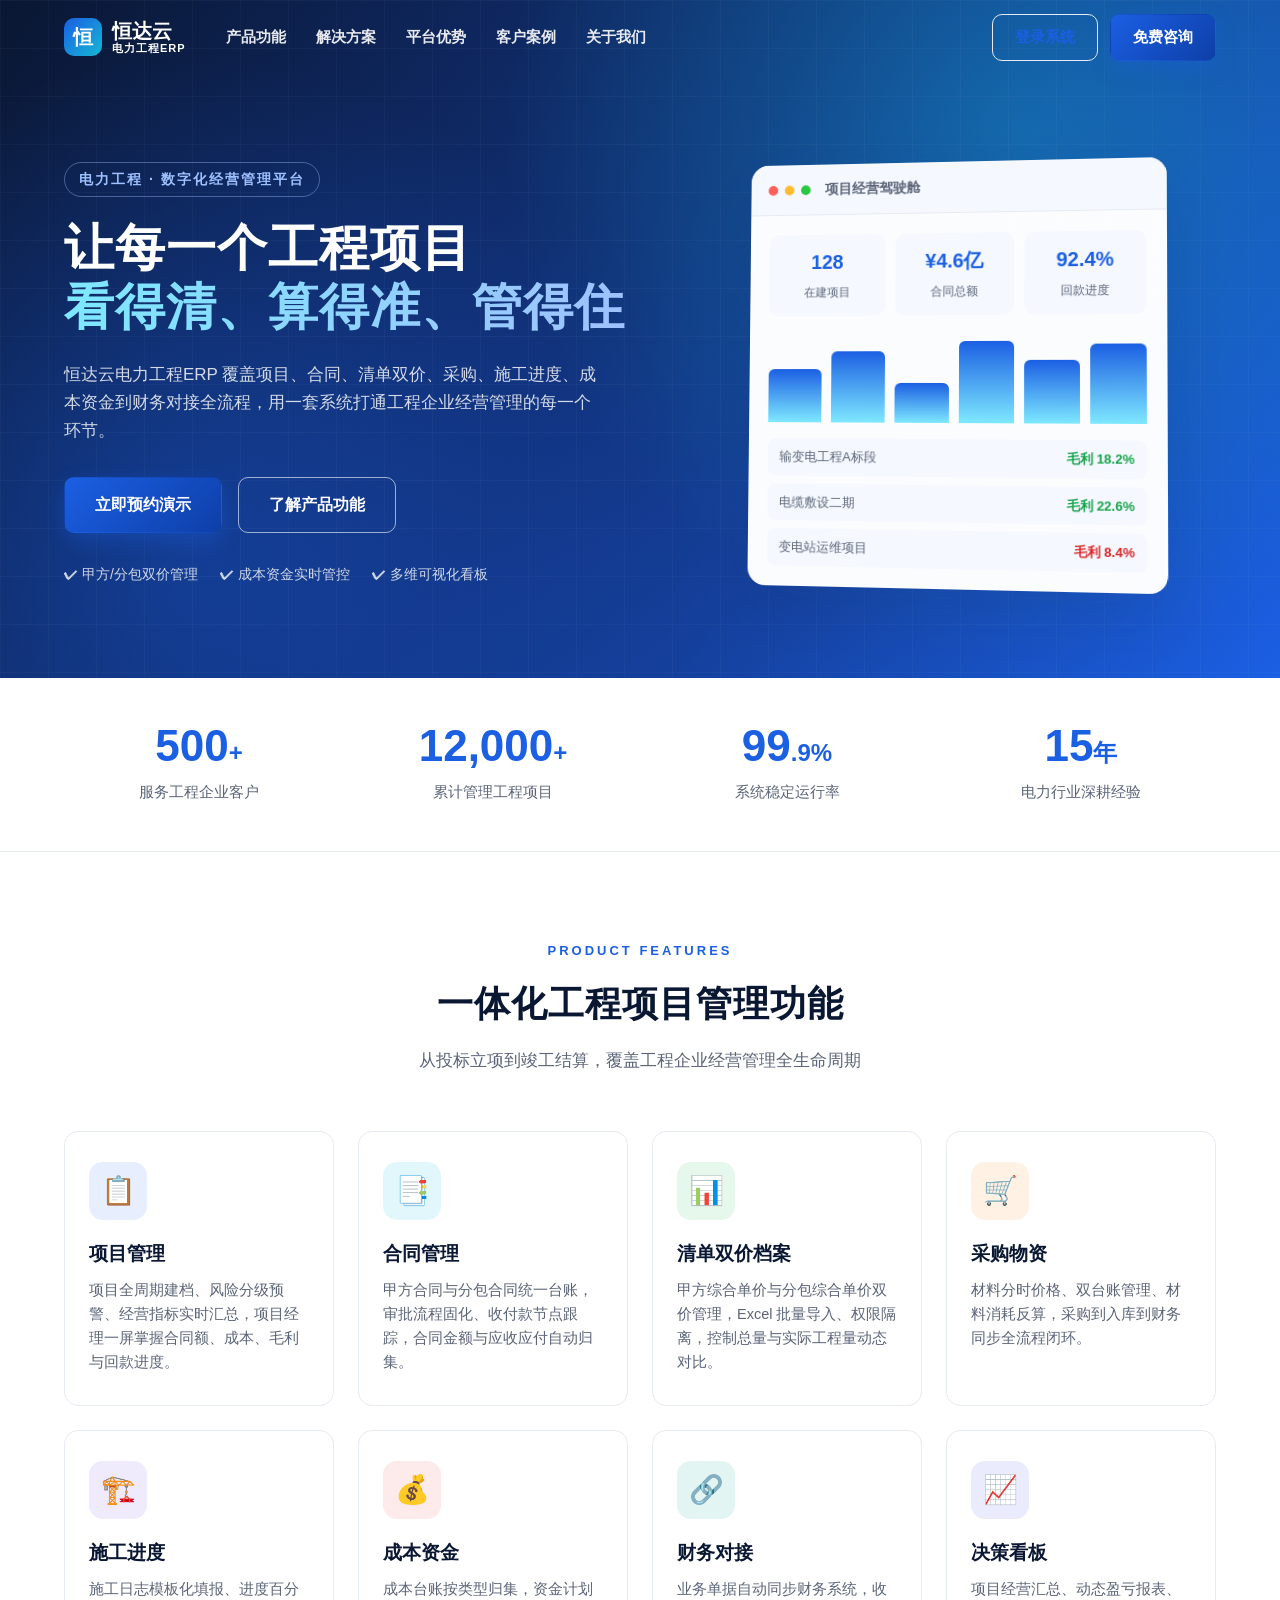
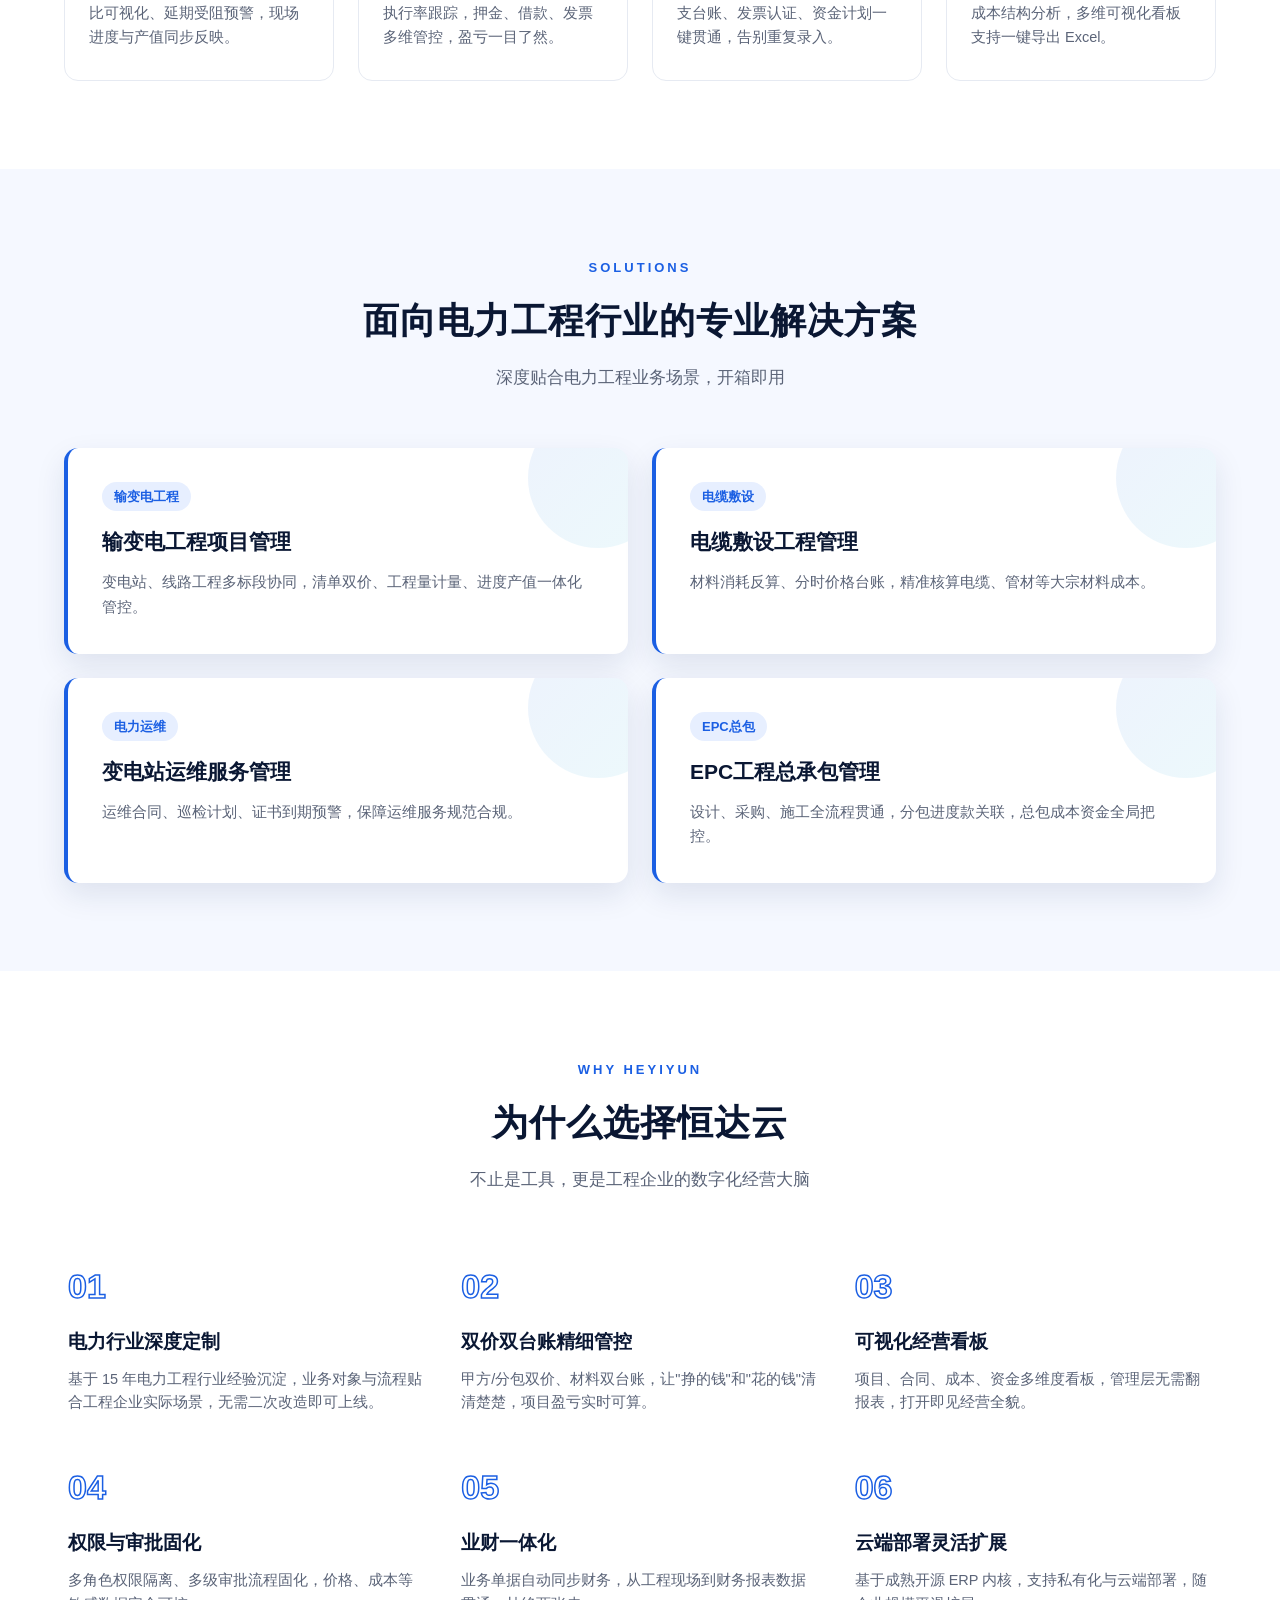
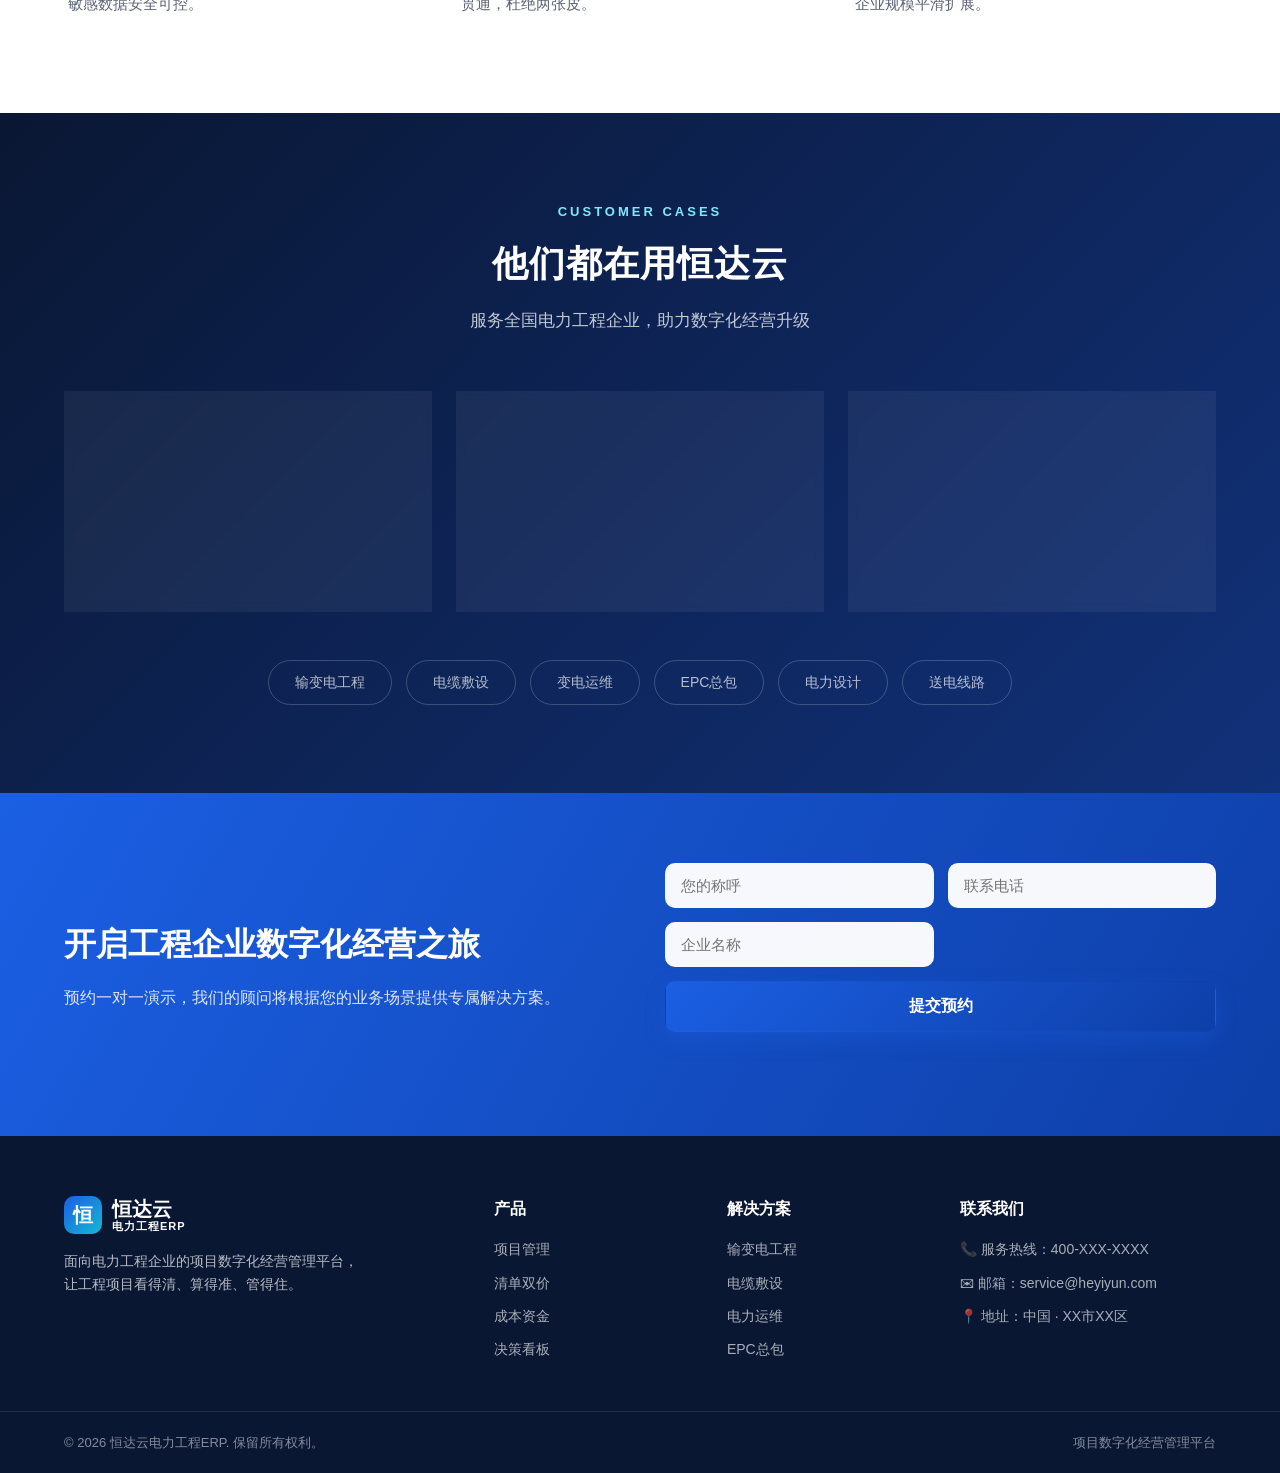
==== commit dc8dbb72: "feat: PWA 支持 —— 可安装到电脑/安卓桌面（恒达云图标 + manifest + service worker） - 新增品牌图标 icons/（恒字蓝青渐变，192/512/maskab" ====
--- a/index.html
+++ b/index.html
@@ -6,6 +6,15 @@
     <title>恒达云 · 电力工程项目管理软件 | 工程项目数字化经营管理平台</title>
     <meta name="description" content="恒达云电力工程ERP —— 面向电力工程、输变电、电缆敷设、运维企业的项目数字化经营管理平台，覆盖项目、合同、清单双价、采购、施工进度、成本资金与财务一体化管理。">
     <link rel="stylesheet" href="css/style.css">
+    <link rel="manifest" href="manifest.webmanifest">
+    <meta name="theme-color" content="#1b5fe3">
+    <link rel="icon" type="image/png" sizes="32x32" href="icons/favicon-32.png">
+    <link rel="icon" type="image/png" sizes="16x16" href="icons/favicon-16.png">
+    <link rel="apple-touch-icon" href="icons/apple-touch-icon.png">
+    <meta name="apple-mobile-web-app-capable" content="yes">
+    <meta name="apple-mobile-web-app-status-bar-style" content="black-translucent">
+    <meta name="apple-mobile-web-app-title" content="恒达云">
+    <script>if('serviceWorker' in navigator){window.addEventListener('load',function(){navigator.serviceWorker.register('sw.js').catch(function(){});});}</script>
 </head>
 <body>
 
